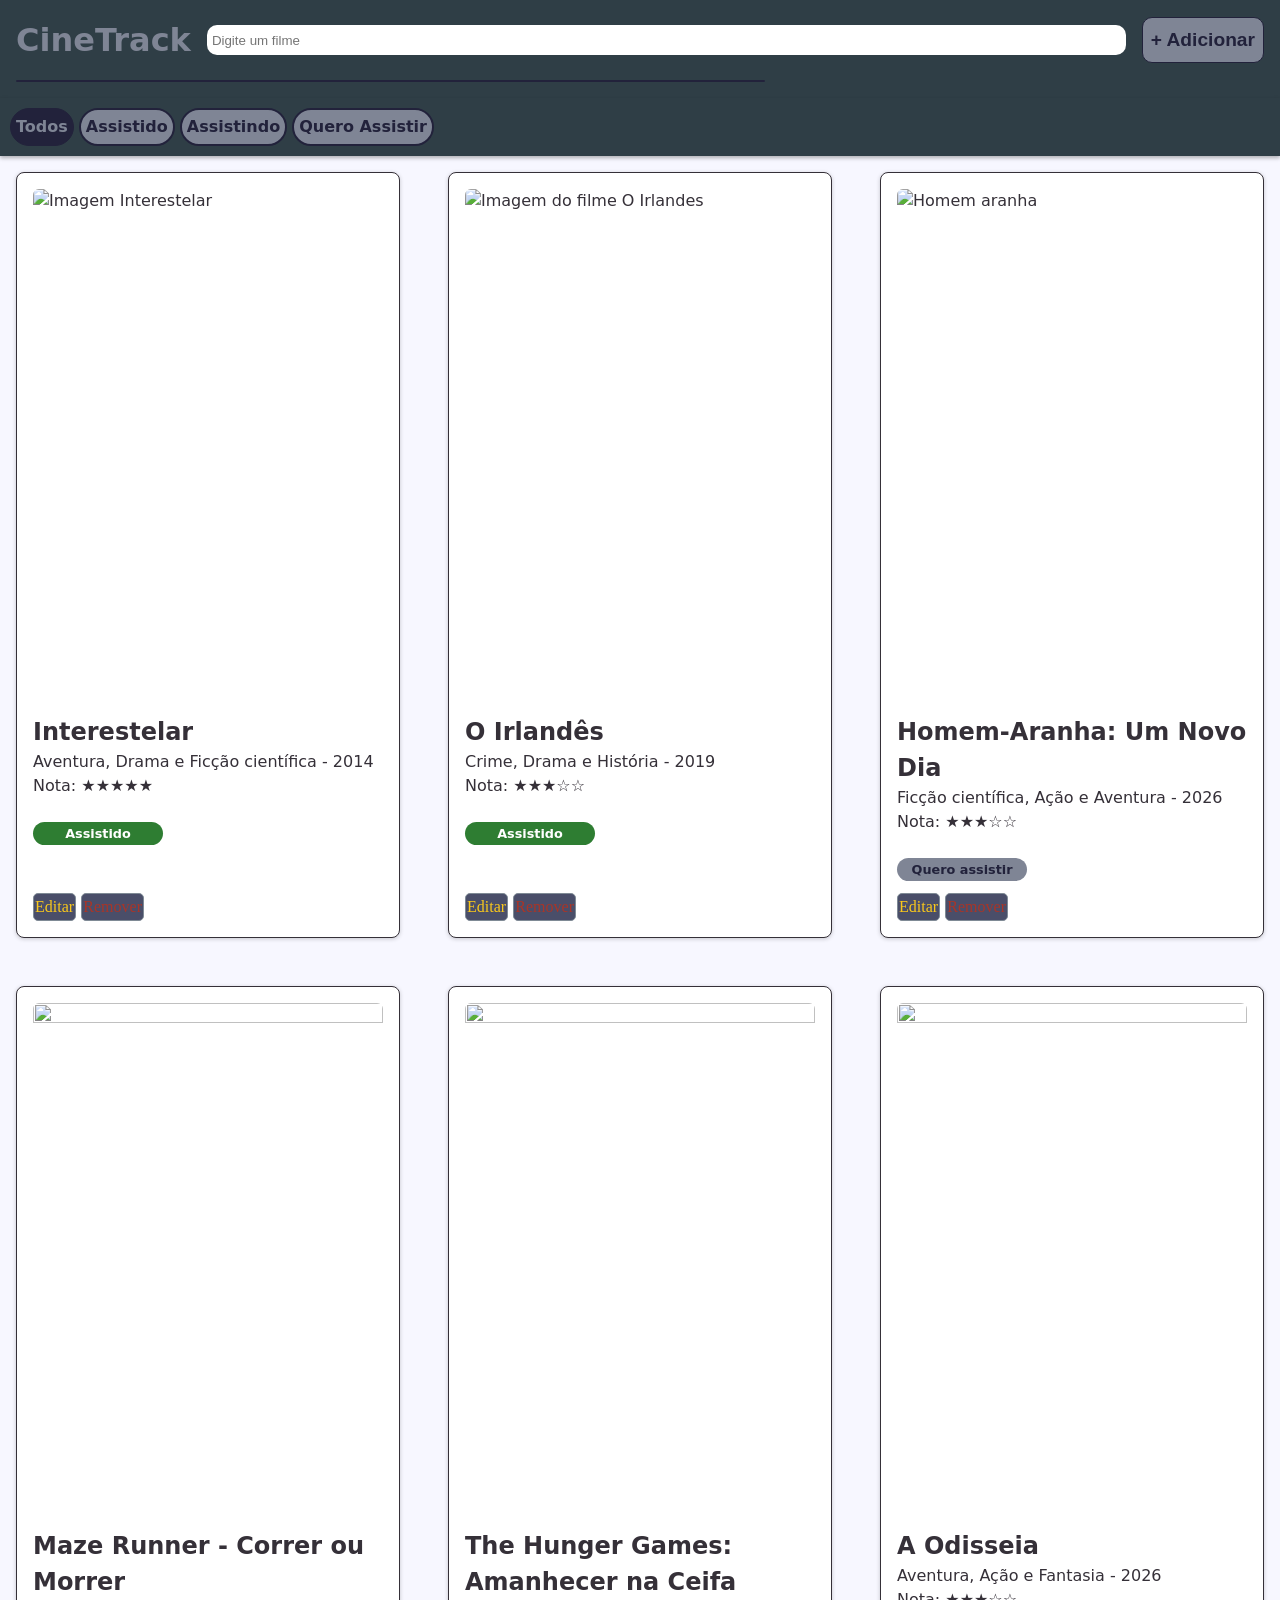
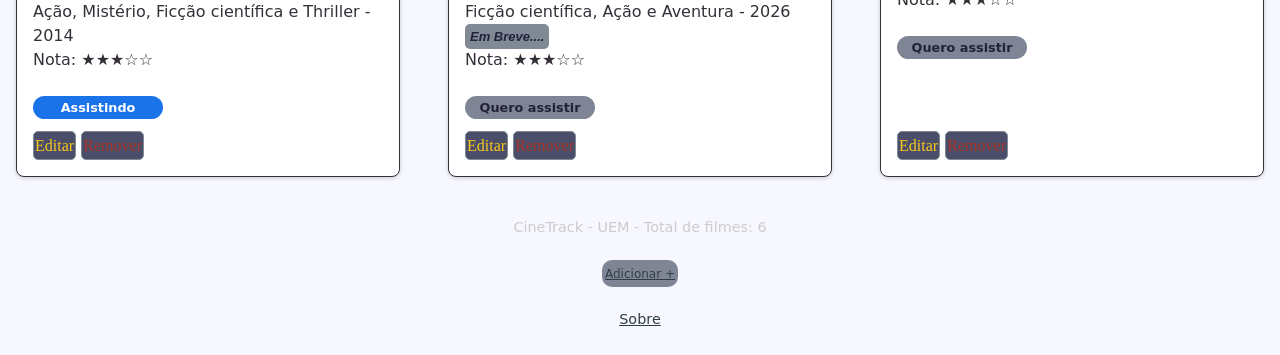
==== parte1/index.html @ 23b5a5ba "feat: pagina sobre" ====
<!DOCTYPE html>
<html lang="en">
<head>
    <meta charset="UTF-8">
    <meta name="viewport" content="width=device-width, initial-scale=1.0">
    <link rel="stylesheet" href="style.css">
    <title>CineTrack</title>
</head>


<body>

    <header>

        <h1>CineTrack</h1>
        <input type="search" aria-label="Bucar filmes" class="inputFilme" placeholder="Digite um filme">
        <button class="adicionar">+<span id="addLabel"> Adicionar</span></button>
        
        <div>
            <hr>
        </div>
    </header>

    <nav aria-label="Filtros de status" class="navegacao">
        <button class="ativo" id="todos">Todos</button>
        <button id="Assistido">Assistido</button>
        <button id="Assistindo">Assistindo</button>
        <button id="Quero">Quero Assistir</button>
    </nav>

<main class="corpo-principal">

    <section class="lista" id="lista" aria-live="polite">
        <article class="card">
            <img src="https://media.themoviedb.org/t/p/w600_and_h900_face/6ricSDD83BClJsFdGB6x7cM0MFQ.jpg" alt="Imagem Interestelar" width="300px" class="img">
            <h2>Interestelar</h2>
            <p>Aventura, Drama e Ficção científica - 2014</p>
            <p>
                Nota:
                <span class="nota nota-5">
                    &starf;
                    &starf;
                    &starf;
                    &starf;
                    &starf;
                </span>
            </p><br>

            <span class="status assistido">Assistido</span>
            <div class="acoes">
                <button id="Edit">Editar</button>
                <button id="Remove">Remover</button>
            </div>
        </article>

        <article class="card">
            <img src="https://media.themoviedb.org/t/p/w600_and_h900_face/bHJEn8O7eU42Xz2M2cENBsPFHWO.jpg" alt="Imagem do filme O Irlandes" width="300px">
            <h2>O Irlandês</h2>
            <p>Crime, Drama e História - 2019</p>
            <p>
                Nota:
                <span class="nota nota-3">
                    &starf;
                    &starf;
                    &starf;
                    &star;
                    &star;
                </span>
            </p><br>

            <span class="status assistido">Assistido</span>
            <div class="acoes">
                <button id="Edit">Editar</button>
                <button id="Remove">Remover</button>
            </div>
        </article>

        <article class="card">
            <img src="https://media.themoviedb.org/t/p/w600_and_h900_face/wZhxtK387ZLFQQ38l1Z3ELdszVa.jpg" alt="Homem aranha" width="300px">
            <h2>Homem-Aranha: Um Novo Dia </h2>
            <p>Ficção científica, Ação e Aventura - 2026</p>
            <p>
                Nota:
                <span class="nota nota-3">
                    &starf;
                    &starf;
                    &starf;
                    &star;
                    &star;
                </span>
            </p><br>
            <span class="status quero">Quero assistir</span>
            <div class="acoes">
                <button id="Edit">Editar</button>
                <button id="Remove">Remover</button>
            </div>
        </article>

        <article class="card">
            <img src="https://www.themoviedb.org/t/p/w1280/orOyVAUxVN1ncz2EcrMDcTd25e8.jpg" width="300px">
            <h2>Maze Runner - Correr ou Morrer </h2>
            <p>Ação, Mistério, Ficção científica e Thriller
             - 2014</p>
            <p>
                Nota:
                <span class="nota nota-3">
                    &starf;
                    &starf;
                    &starf;
                    &star;
                    &star;
                </span>
            </p><br>
            <span class="status assistindo">Assistindo</span>
            <div class="acoes">
                <button id="Edit">Editar</button>
                <button id="Remove">Remover</button>
            </div>
        </article>
        <article class="card">
            <img src="https://www.themoviedb.org/t/p/w1280/4e2iw4WmfoBK49K9Hy9ATxBzCv6.jpg" width="300px">
            <h2>The Hunger Games: Amanhecer na Ceifa </h2>
            <p>Ficção científica, Ação e Aventura - 2026 <span class="emBreve">Em Breve....</span></p>
            <p>
                Nota:
                <span class="nota nota-3">
                    &starf;
                    &starf;
                    &starf;
                    &star;
                    &star;
                </span>
            </p><br>
            <span class="status quero">Quero assistir</span>
            <div class="acoes">
                <button id="Edit">Editar</button>
                <button id="Remove">Remover</button>
            </div>
        </article>
        <article class="card">
            <img src="https://www.themoviedb.org/t/p/w1280/gppJfoJbJRwjJmMKUTDeNfbrSg8.jpg" width="300px">
            <h2>A Odisseia </h2>
            <p>Aventura, Ação e Fantasia - 2026</p>
            <p>
                Nota:
                <span class="nota nota-3">
                    &starf;
                    &starf;
                    &starf;
                    &star;
                    &star;
                </span>
            </p><br>
            <span class="status quero">Quero assistir</span>
            <div class="acoes">
                <button id="Edit">Editar</button>
                <button id="Remove">Remover</button>
            </div>
        </article>
    </section>

</main>
    <footer>
        <span class="rodape">
            <small>CineTrack - UEM </small>
        </span>
        <br>
        <span class="adicionarFilme">
            <a href="adicionar.html" class="addFooter" id="addFooter">
               <small> Adicionar + </small>
            </a>
        </span>
        <br>
        <a href="sobre.html" class="addFooter">Sobre</a>

    </footer>

    <div id="modal" hidden>
        <div class="modal-conteudo">
            <h2>Adicionar Filme</h2>
            <form id="form-filme" action="/filmes" method="post">
                <label for="titulo"> Titulo</label><br>
                    <input type="text" id="titulo" name="titulo" required >
                    <br><br>

                <label for="ano">Ano</label><br>
                    <input type="number" id="ano" name="ano" min="1888" max="2030" required>
                    <br><br>

                <label for="genero">Gênero</label><br>
                    <input type="text" id="genero" name="genero" required>
                    <br><br>

                <label for="urlPoster">URL do pôster</label><br>
                    <input type="url" title="urlPoster" id="urlPoster" name="urlPoster" placeholder="...">
                    <br><br>

                    <label for="status">Status</label><br>
                    <select name="status" id="status" required >

                        <option value="queroAssistir">Quero assistir</option>
                        <option value="assistido">Assistido</option>
                    </select><br><br>

                <label for="nota">Nota (1 a 5)</label><br>
                    <input type="number" name="nota" id="nota" min="0" max="5">
                    <br><br>

                <label for="comentario">Comentário</label><br>
                <textarea name="comentario" id="comentario" rows="4" cols="50"></textarea><br><br>
            </form>

            <button type="button" id="can">Cancelar</button>
            <button type="submit" id="Salvar">Salvar</button>
        </div>
    </div>

    <script src="app.js"></script>
</body>

</html>
---- parte1/style.css ----
:root{
    --cor-primaria: #4a4e69;
    --cor-cabecalho: #2f3e46;
    --cor-escura: #22223b;
    --cor-clara: #7f8595;
    --cor-media: #7f8a95;
    --cor-alerta: #a93528;
    --cor-link: #3bd1fa;
    --cor-clara-fundo: #ffffff;
    --cor-sucesso: #2e7d32;
    --cor-processo: #1a73e8;
    --raio: 8px;
    --espaco: 16px;
    --cor-fundo: #f7f7ff;
    --cor-texto: #353038;
}
@media(prefers-color-scheme: dark){
    :root{
        --cor-fundo: #353038; --cor-texto:#7f8a95;
    }
}

* { box-sizing: border-box;
margin: 0; padding: 0; }

html { font-size: 16px; }

body {
    background: var(--cor-fundo);
    font-family: system-ui, sans-serif;
    color: var(--cor-texto);
    line-height: 1.5;
}

button {
    font: inherit;
    cursor: pointer;
    transition: background-color 150ms ease, color 150ms ease, transform 150ms ease;
}
button:focus-visible{
    outline: 3px solid var(--cor-primaria);
    outline-offset: 2px;
}

header{
    display: flex;
    gap: 16px;
    align-items: center;
    background-color: var(--cor-cabecalho);
    padding: 1rem;
    justify-content: space-between;
    color: var(--cor-clara-fundo);
    flex-wrap: wrap;
    div {
        flex-basis: 100%;
        width: 100%;
        display: flex;
    }
    div hr{
        border: none;
        width: 60%;
        height: 2px;
        background-color: var(--cor-escura);
        margin-bottom: 10px 0;
        border-radius: 10px;
    }
    h1{
        color: var(--cor-clara);
        flex: 0 0 auto;
    }
    input{
        padding: 5px;
        flex: auto;
        height: 30px;
        border-radius: 10px;
        border: floralwhite;
    }
    button{
        background-color: var(--cor-clara);
        flex: 0 0 auto;
        padding: 8px;
        font-family: Arial;
        color: var(--cor-escura);
        border-radius: 10px;
        border: 1px solid var(--cor-escura);
        font-weight: bold;
        font-size: clamp(1rem, 1rem + 2.5vw, 1.2rem);
    }
}
header button:hover{
    background-color: var(--cor-media);
}

nav{
    display: flex;
    gap: 5px;
    padding: 10px;
    background: var(--cor-cabecalho);
    border: none;
    box-shadow: 0 2px 4px rgba(0,0,0,0.3);
    button{
        padding: 5px;
        border-radius: 30px;
        color: var(--cor-escura);
        background-color: var(--cor-clara);
        border: 2px solid var(--cor-escura);
        font-weight: bold;
    }

}
nav button:hover{
    background-color: var(--cor-escura);
    color: var(--cor-clara-fundo);
}
.ativo{
    background-color: var(--cor-escura);
    color: var(--cor-clara);
    border: 1px solid var(--cor-escura);
}

#lista{
    display: grid;
    grid-template-columns: repeat(auto-fill, minmax(200px, 1fr));
    gap: 16px;
}
@media (min-width: 1024px){
    #lista{
        grid-template-columns: 1fr 1fr 1fr;
    }
}

.card  {
    display: flex;
    background: var(--cor-clara-fundo);
    color: var(--cor-texto);
    padding: var(--espaco);
    border-radius: var(--raio);
    border-top: 4px solid var(--cor-primaria);
    border: 1px solid var(--cor-texto);
    margin: 1rem;
    box-shadow: 0 1px 4px rgba(0,0,0,0.2);
    flex-direction: column;
    transition: background-color 0.3s ease;
    box-sizing: border-box;

    #Edit{
        background: var(--cor-primaria);
        border: 1px solid var(--cor-media);
        padding: 0.3%;
        border-radius: 5px;
        color: #FAC81B;
        font-family: Roboto Mono;
    }
    #Remove{
        color: var(--cor-alerta);
        background: var(--cor-primaria);
        border: 1px solid var(--cor-media);
        padding: 0.3%;
        border-radius: 5px;
        font-family: Roboto Mono;
    }

}
.card img{
    width: 100%;
    aspect-ratio: 2 / 3;
    object-fit: cover;
    border-radius: 6px;
}
.card #Edit:hover{
    background: var(--cor-cabecalho);
}
.card #Remove:hover{
    background: var(--cor-alerta);
    color: var(--cor-clara-fundo);
}

.acoes {
    margin-top: auto;
}

.status{
    display: inline-block;
    align-self: flex-start;
    width: 130px;
    text-align: center;
    padding: 2px 10px;
    margin-bottom: 12px;
    border-radius: 20px;
    font-size: 0.8rem;
    font-weight: bold;
    color: var(--cor-clara-fundo);
}
.status.assistido{
    background-color: var(--cor-sucesso);
}
.status.assistindo{
    background-color: var(--cor-processo);
}
.status.quero{
    background-color: var(--cor-clara);
    color: var(--cor-escura);
}

.emBreve{
    background-color: var(--cor-media);
    border-radius: 5px;
    padding: 5px;
    font-family: Arial;
    font-style: italic;
    font-size: small;
    font-weight: bold;
    color: var(--cor-escura);
}

@media(max-width: 500px){
    #addLabel{
        display: none;
    }
}

footer {
    display: flex;
    flex-direction: column;
    align-items: center;
    justify-content: center;
    padding-top: 1%;
    color: #ccc;
    padding: 1.5rem;
    text-align: center;
    font-size: 0.9rem;

    .adicionarFilme{
        background-color: var(--cor-clara);
        padding: 3px;
        border-radius: 10px;
    }

}
.addFooter{
    color: var(--cor-cabecalho);
}
.Voltar{
    color: var(--cor-link);
}

#modal{
    position: fixed;
    inset: 0;
    background: rgba(0,0,0,0.5);
    display: flex;
    align-items: center;
    justify-content: center;
    z-index: 50;
}
.modal-conteudo{
    background: var(--cor-clara-fundo);
    padding: 24px;
    border-radius: 12px;
    width: 100%;
    max-width: 420px;
    max-height: 90vh;
    overflow: auto;
    animation: aparecer 200ms ease;
}
#modal[hidden]{display: none;}
@keyframes aparecer {
    from{
        opacity: 0;
        transform: translateY(8px);
    }
    to{
        opacity: 1;
        transform: translateY(0);
    }
}
#modal label{
    font-weight: bold;
}
#modal input,
#modal select,
#modal textarea{
    width: 100%;
    padding: 6px;
    border: 1px solid var(--cor-media);
    border-radius: var(--raio);
}
.modal-conteudo button{
    margin-top: 12px;
    margin-right: 8px;
}
#modal #can{
    padding: 3px;
    color: var(--cor-alerta);
    background: var(--cor-texto);
    border-radius: 5px;
    border: 1px solid var(--cor-primaria);
}
#modal #can:hover{
    background: var(--cor-alerta);
    color: var(--cor-clara-fundo);
}
#modal #Salvar{
    padding: 3px;
    border-radius: 5px;
    color: chartreuse;
    background: var(--cor-texto);
    border: 1px solid var(--cor-primaria);
}
#modal #Salvar:hover{
    background: var(--cor-sucesso);
    color: var(--cor-clara-fundo);
}

figure{
    margin: 2em 0;
}
figure img{
    width: 100%;
    max-width: 500px;
    border-radius: var(--raio);
    border: 1px solid var(--cor-texto);
}
figcaption{
    margin-top: 8px;
    font-size: 0.9rem;
    color: var(--cor-texto);
}

.bodyAdd{
    margin: 2em;
    background: var(--cor-fundo);
    color: var(--cor-texto);
    input{
        width: 250px;

    }

    #can{
        padding: 3px;
        color: var(--cor-alerta);
        background: var(--cor-texto);
        border-radius: 5px;
        border: 1px solid var(--cor-primaria);
    }
    #Salvar{
        padding: 3px;
        border-radius: 5px;
        color: chartreuse;
        background: var(--cor-texto);
        border: 1px solid var(--cor-primaria);
    }

}
.bodyAdd #can:hover{
    background: var(--cor-alerta);
    color: var(--cor-clara-fundo);
}
.bodyAdd #Salvar:hover{
    background: var(--cor-sucesso);
    color: var(--cor-clara-fundo);
}
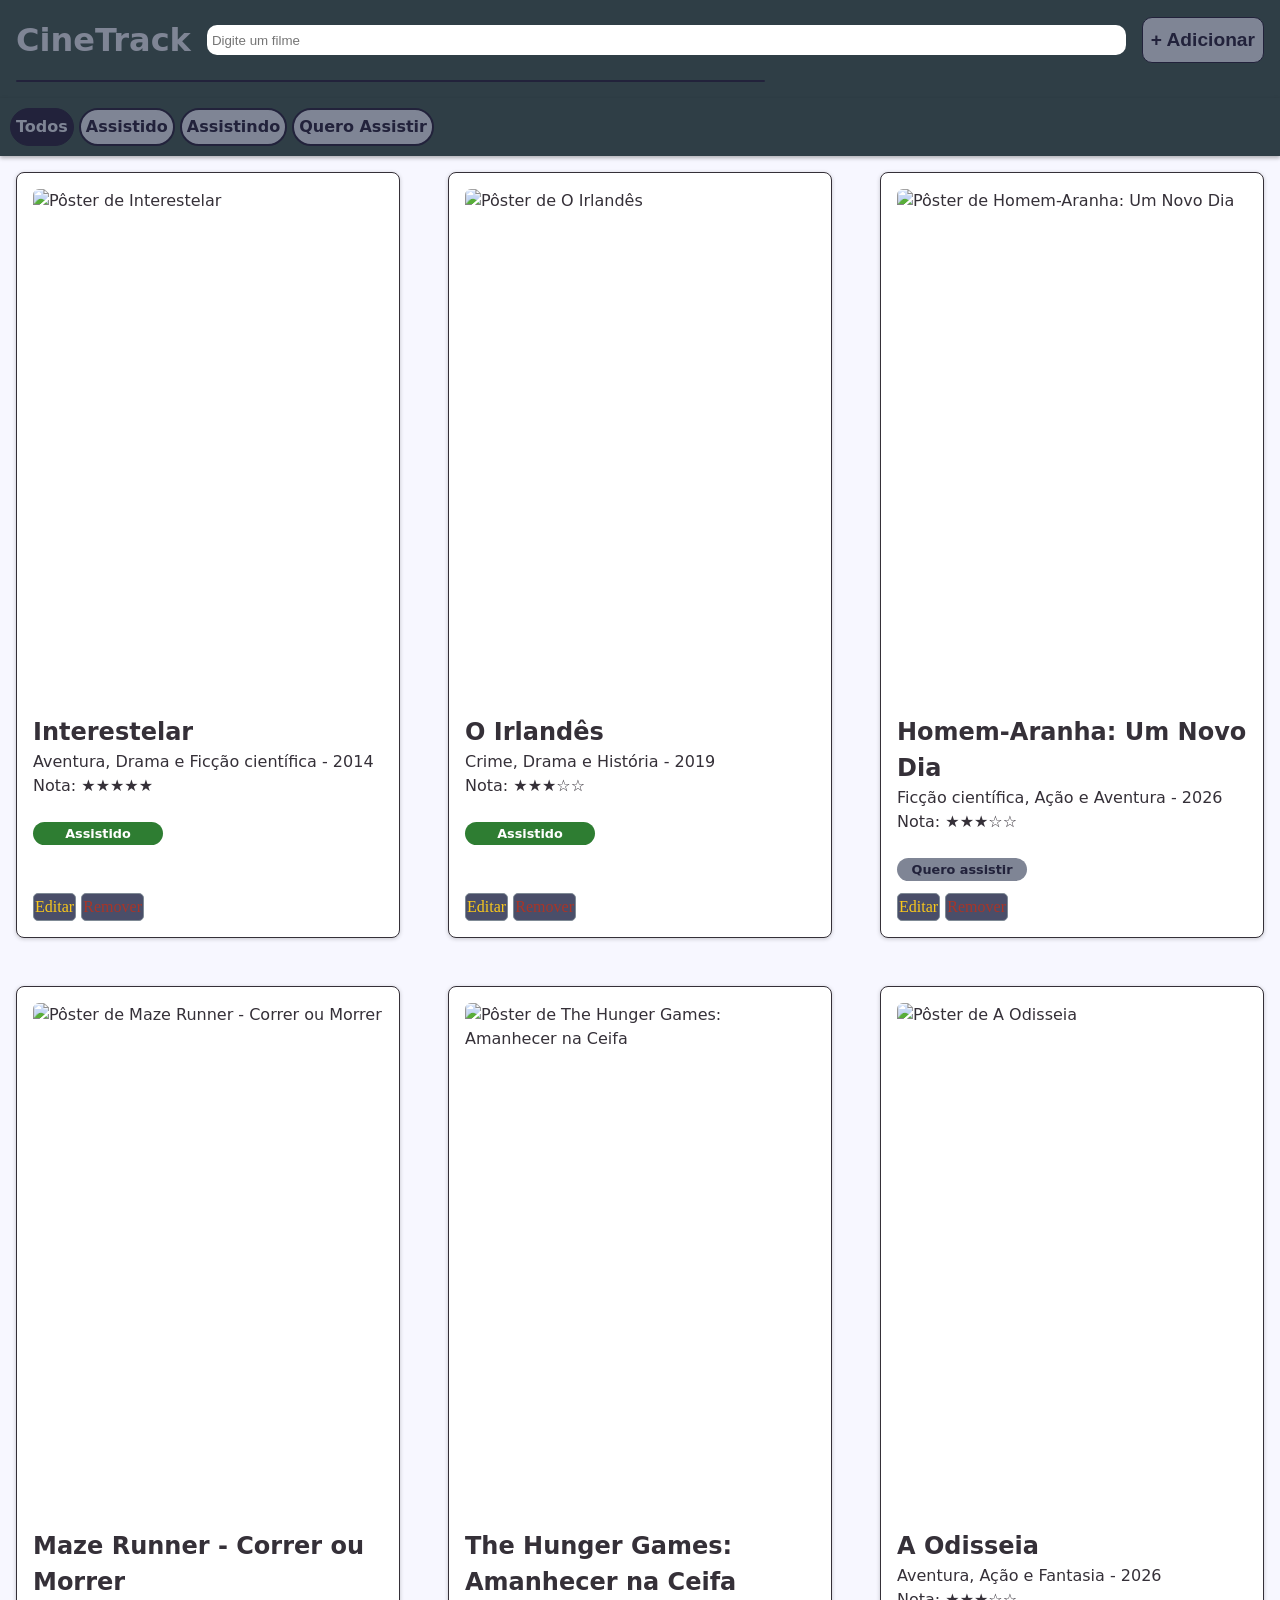
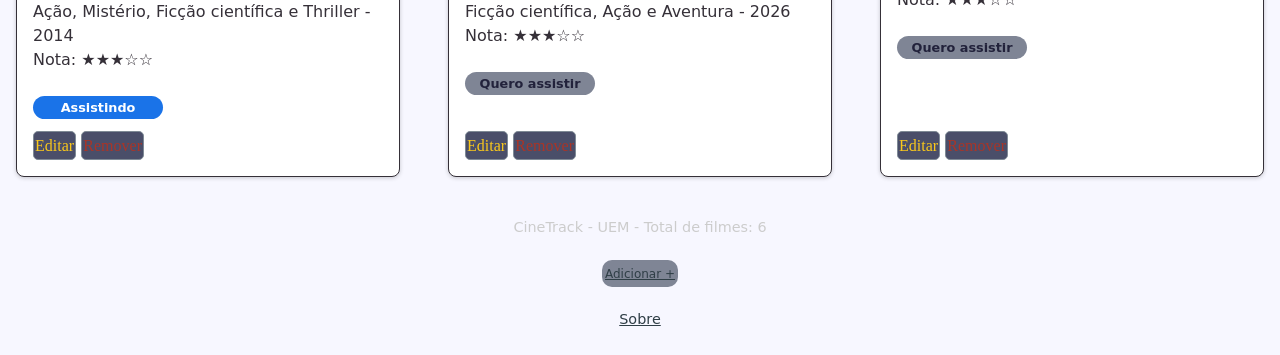
==== commit 1bab23c1: "feat: render da lista" ====
--- a/parte1/index.html
+++ b/parte1/index.html
@@ -31,132 +31,6 @@
 <main class="corpo-principal">
 
     <section class="lista" id="lista" aria-live="polite">
-        <article class="card">
-            <img src="https://media.themoviedb.org/t/p/w600_and_h900_face/6ricSDD83BClJsFdGB6x7cM0MFQ.jpg" alt="Imagem Interestelar" width="300px" class="img">
-            <h2>Interestelar</h2>
-            <p>Aventura, Drama e Ficção científica - 2014</p>
-            <p>
-                Nota:
-                <span class="nota nota-5">
-                    &starf;
-                    &starf;
-                    &starf;
-                    &starf;
-                    &starf;
-                </span>
-            </p><br>
-
-            <span class="status assistido">Assistido</span>
-            <div class="acoes">
-                <button id="Edit">Editar</button>
-                <button id="Remove">Remover</button>
-            </div>
-        </article>
-
-        <article class="card">
-            <img src="https://media.themoviedb.org/t/p/w600_and_h900_face/bHJEn8O7eU42Xz2M2cENBsPFHWO.jpg" alt="Imagem do filme O Irlandes" width="300px">
-            <h2>O Irlandês</h2>
-            <p>Crime, Drama e História - 2019</p>
-            <p>
-                Nota:
-                <span class="nota nota-3">
-                    &starf;
-                    &starf;
-                    &starf;
-                    &star;
-                    &star;
-                </span>
-            </p><br>
-
-            <span class="status assistido">Assistido</span>
-            <div class="acoes">
-                <button id="Edit">Editar</button>
-                <button id="Remove">Remover</button>
-            </div>
-        </article>
-
-        <article class="card">
-            <img src="https://media.themoviedb.org/t/p/w600_and_h900_face/wZhxtK387ZLFQQ38l1Z3ELdszVa.jpg" alt="Homem aranha" width="300px">
-            <h2>Homem-Aranha: Um Novo Dia </h2>
-            <p>Ficção científica, Ação e Aventura - 2026</p>
-            <p>
-                Nota:
-                <span class="nota nota-3">
-                    &starf;
-                    &starf;
-                    &starf;
-                    &star;
-                    &star;
-                </span>
-            </p><br>
-            <span class="status quero">Quero assistir</span>
-            <div class="acoes">
-                <button id="Edit">Editar</button>
-                <button id="Remove">Remover</button>
-            </div>
-        </article>
-
-        <article class="card">
-            <img src="https://www.themoviedb.org/t/p/w1280/orOyVAUxVN1ncz2EcrMDcTd25e8.jpg" width="300px">
-            <h2>Maze Runner - Correr ou Morrer </h2>
-            <p>Ação, Mistério, Ficção científica e Thriller
-             - 2014</p>
-            <p>
-                Nota:
-                <span class="nota nota-3">
-                    &starf;
-                    &starf;
-                    &starf;
-                    &star;
-                    &star;
-                </span>
-            </p><br>
-            <span class="status assistindo">Assistindo</span>
-            <div class="acoes">
-                <button id="Edit">Editar</button>
-                <button id="Remove">Remover</button>
-            </div>
-        </article>
-        <article class="card">
-            <img src="https://www.themoviedb.org/t/p/w1280/4e2iw4WmfoBK49K9Hy9ATxBzCv6.jpg" width="300px">
-            <h2>The Hunger Games: Amanhecer na Ceifa </h2>
-            <p>Ficção científica, Ação e Aventura - 2026 <span class="emBreve">Em Breve....</span></p>
-            <p>
-                Nota:
-                <span class="nota nota-3">
-                    &starf;
-                    &starf;
-                    &starf;
-                    &star;
-                    &star;
-                </span>
-            </p><br>
-            <span class="status quero">Quero assistir</span>
-            <div class="acoes">
-                <button id="Edit">Editar</button>
-                <button id="Remove">Remover</button>
-            </div>
-        </article>
-        <article class="card">
-            <img src="https://www.themoviedb.org/t/p/w1280/gppJfoJbJRwjJmMKUTDeNfbrSg8.jpg" width="300px">
-            <h2>A Odisseia </h2>
-            <p>Aventura, Ação e Fantasia - 2026</p>
-            <p>
-                Nota:
-                <span class="nota nota-3">
-                    &starf;
-                    &starf;
-                    &starf;
-                    &star;
-                    &star;
-                </span>
-            </p><br>
-            <span class="status quero">Quero assistir</span>
-            <div class="acoes">
-                <button id="Edit">Editar</button>
-                <button id="Remove">Remover</button>
-            </div>
-        </article>
     </section>
 
 </main>
--- a/parte1/style.css
+++ b/parte1/style.css
@@ -331,10 +331,6 @@
     margin: 2em;
     background: var(--cor-fundo);
     color: var(--cor-texto);
-    input{
-        width: 250px;
-
-    }
 
     #can{
         padding: 3px;
@@ -346,11 +342,41 @@
     #Salvar{
         padding: 3px;
         border-radius: 5px;
-        color: chartreuse;
-        background: var(--cor-texto);
+        background: var(--cor-primaria);
+        color: var(--cor-clara-fundo);
         border: 1px solid var(--cor-primaria);
     }
 
+}
+.bodyAdd #form-filme{
+    max-width: 480px;
+    margin: 2em auto;
+    background: var(--cor-clara-fundo);
+    padding: 24px;
+    border-radius: var(--raio);
+    box-shadow: 0 1px 4px rgba(0,0,0,0.2);
+}
+.bodyAdd .campo{
+    display: flex;
+    flex-direction: column;
+    gap: 4px;
+}
+.bodyAdd .campo label{
+    font-weight: bold;
+}
+.bodyAdd input,
+.bodyAdd select,
+.bodyAdd textarea{
+    width: 100%;
+    padding: 6px;
+    border: 1px solid var(--cor-media);
+    border-radius: var(--raio);
+    font: inherit;
+}
+.bodyAdd .acoes-formulario{
+    display: flex;
+    justify-content: flex-end;
+    gap: 8px;
 }
 .bodyAdd #can:hover{
     background: var(--cor-alerta);
@@ -360,3 +386,21 @@
     background: var(--cor-sucesso);
     color: var(--cor-clara-fundo);
 }
+
+@media print{
+    :root{
+        --cor-fundo: #ffffff;
+        --cor-texto: #000000;
+    }
+    .inputFilme,
+    .adicionar,
+    nav,
+    .acoes,
+    footer{
+        display: none;
+    }
+    .card{
+        box-shadow: none;
+        break-inside: avoid;
+    }
+}
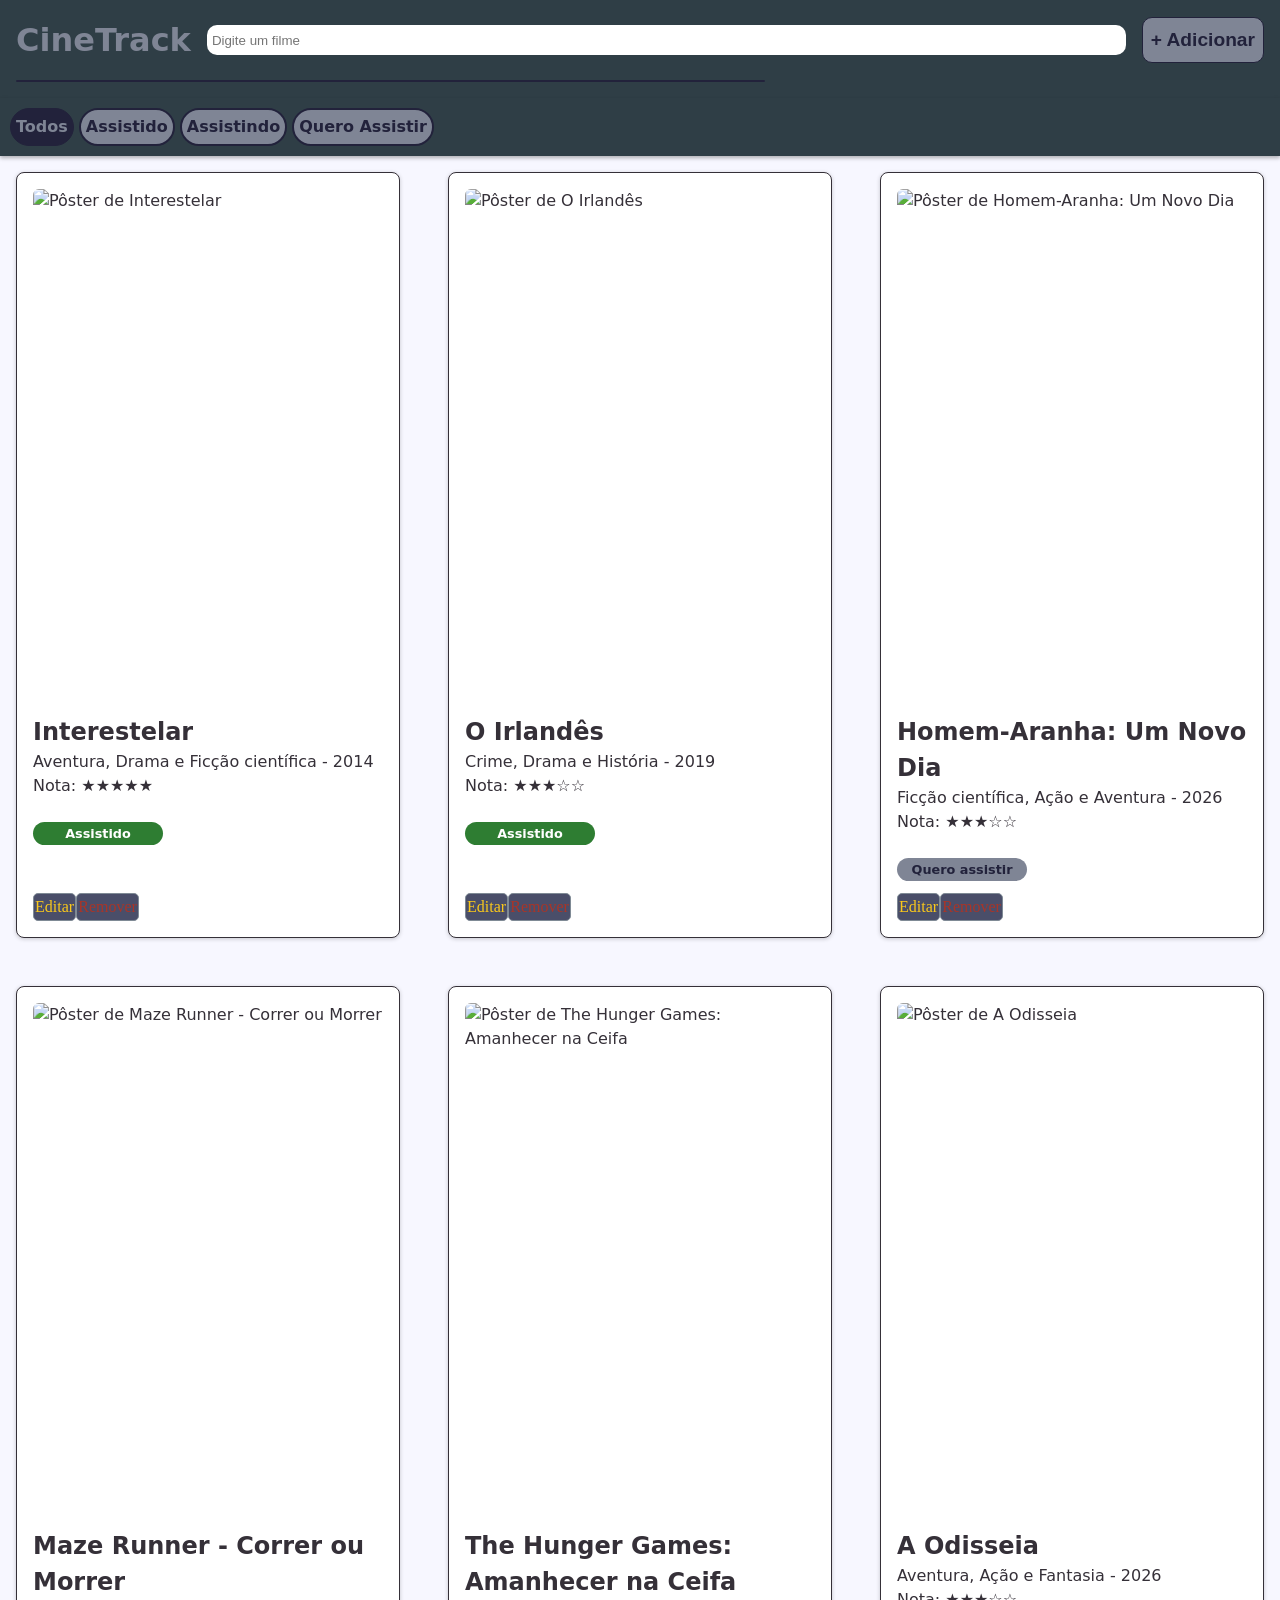
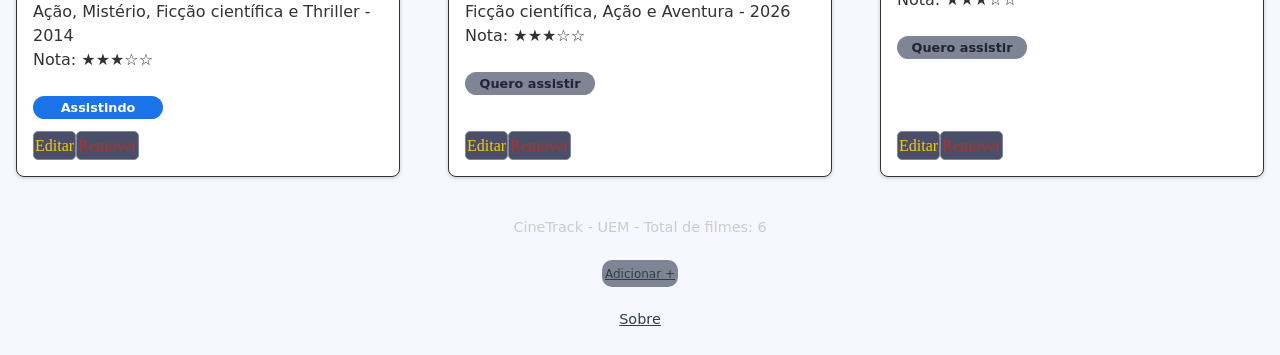
==== commit 7d89ab1f: "feat: adicionar e editar filme" ====
--- a/parte1/index.html
+++ b/parte1/index.html
@@ -22,10 +22,10 @@
     </header>
 
     <nav aria-label="Filtros de status" class="navegacao">
-        <button class="ativo" id="todos">Todos</button>
-        <button id="Assistido">Assistido</button>
-        <button id="Assistindo">Assistindo</button>
-        <button id="Quero">Quero Assistir</button>
+        <button class="ativo" id="todos" data-status="todos">Todos</button>
+        <button id="Assistido" data-status="assistido">Assistido</button>
+        <button id="Assistindo" data-status="assistindo">Assistindo</button>
+        <button id="Quero" data-status="quero">Quero Assistir</button>
     </nav>
 
 <main class="corpo-principal">
@@ -49,7 +49,7 @@
 
     </footer>
 
-    <div id="modal" hidden>
+    <div id="modal" class="modal" hidden >
         <div class="modal-conteudo">
             <h2>Adicionar Filme</h2>
             <form id="form-filme" action="/filmes" method="post">
@@ -66,13 +66,14 @@
                     <br><br>
 
                 <label for="urlPoster">URL do pôster</label><br>
-                    <input type="url" title="urlPoster" id="urlPoster" name="urlPoster" placeholder="...">
+                    <input type="url" title="urlPoster" id="urlPoster" name="poster" placeholder="...">
                     <br><br>
 
                     <label for="status">Status</label><br>
                     <select name="status" id="status" required >
 
-                        <option value="queroAssistir">Quero assistir</option>
+                        <option value="quero">Quero assistir</option>
+                        <option value="assistindo">Assistindo</option>
                         <option value="assistido">Assistido</option>
                     </select><br><br>
 
@@ -82,10 +83,9 @@
 
                 <label for="comentario">Comentário</label><br>
                 <textarea name="comentario" id="comentario" rows="4" cols="50"></textarea><br><br>
+                <button type="button" id="can" class="btn-cancelar">Cancelar</button>
+                <button type="submit" id="Salvar" class="btn-salvar">Salvar</button>
             </form>
-
-            <button type="button" id="can">Cancelar</button>
-            <button type="submit" id="Salvar">Salvar</button>
         </div>
     </div>
 
--- a/parte1/style.css
+++ b/parte1/style.css
@@ -143,7 +143,7 @@
     transition: background-color 0.3s ease;
     box-sizing: border-box;
 
-    #Edit{
+    .btn-editar{
         background: var(--cor-primaria);
         border: 1px solid var(--cor-media);
         padding: 0.3%;
@@ -151,7 +151,7 @@
         color: #FAC81B;
         font-family: Roboto Mono;
     }
-    #Remove{
+    .btn-remover{
         color: var(--cor-alerta);
         background: var(--cor-primaria);
         border: 1px solid var(--cor-media);
@@ -167,10 +167,10 @@
     object-fit: cover;
     border-radius: 6px;
 }
-.card #Edit:hover{
+.card .btn-editar:hover{
     background: var(--cor-cabecalho);
 }
-.card #Remove:hover{
+.card .btn-remover:hover{
     background: var(--cor-alerta);
     color: var(--cor-clara-fundo);
 }
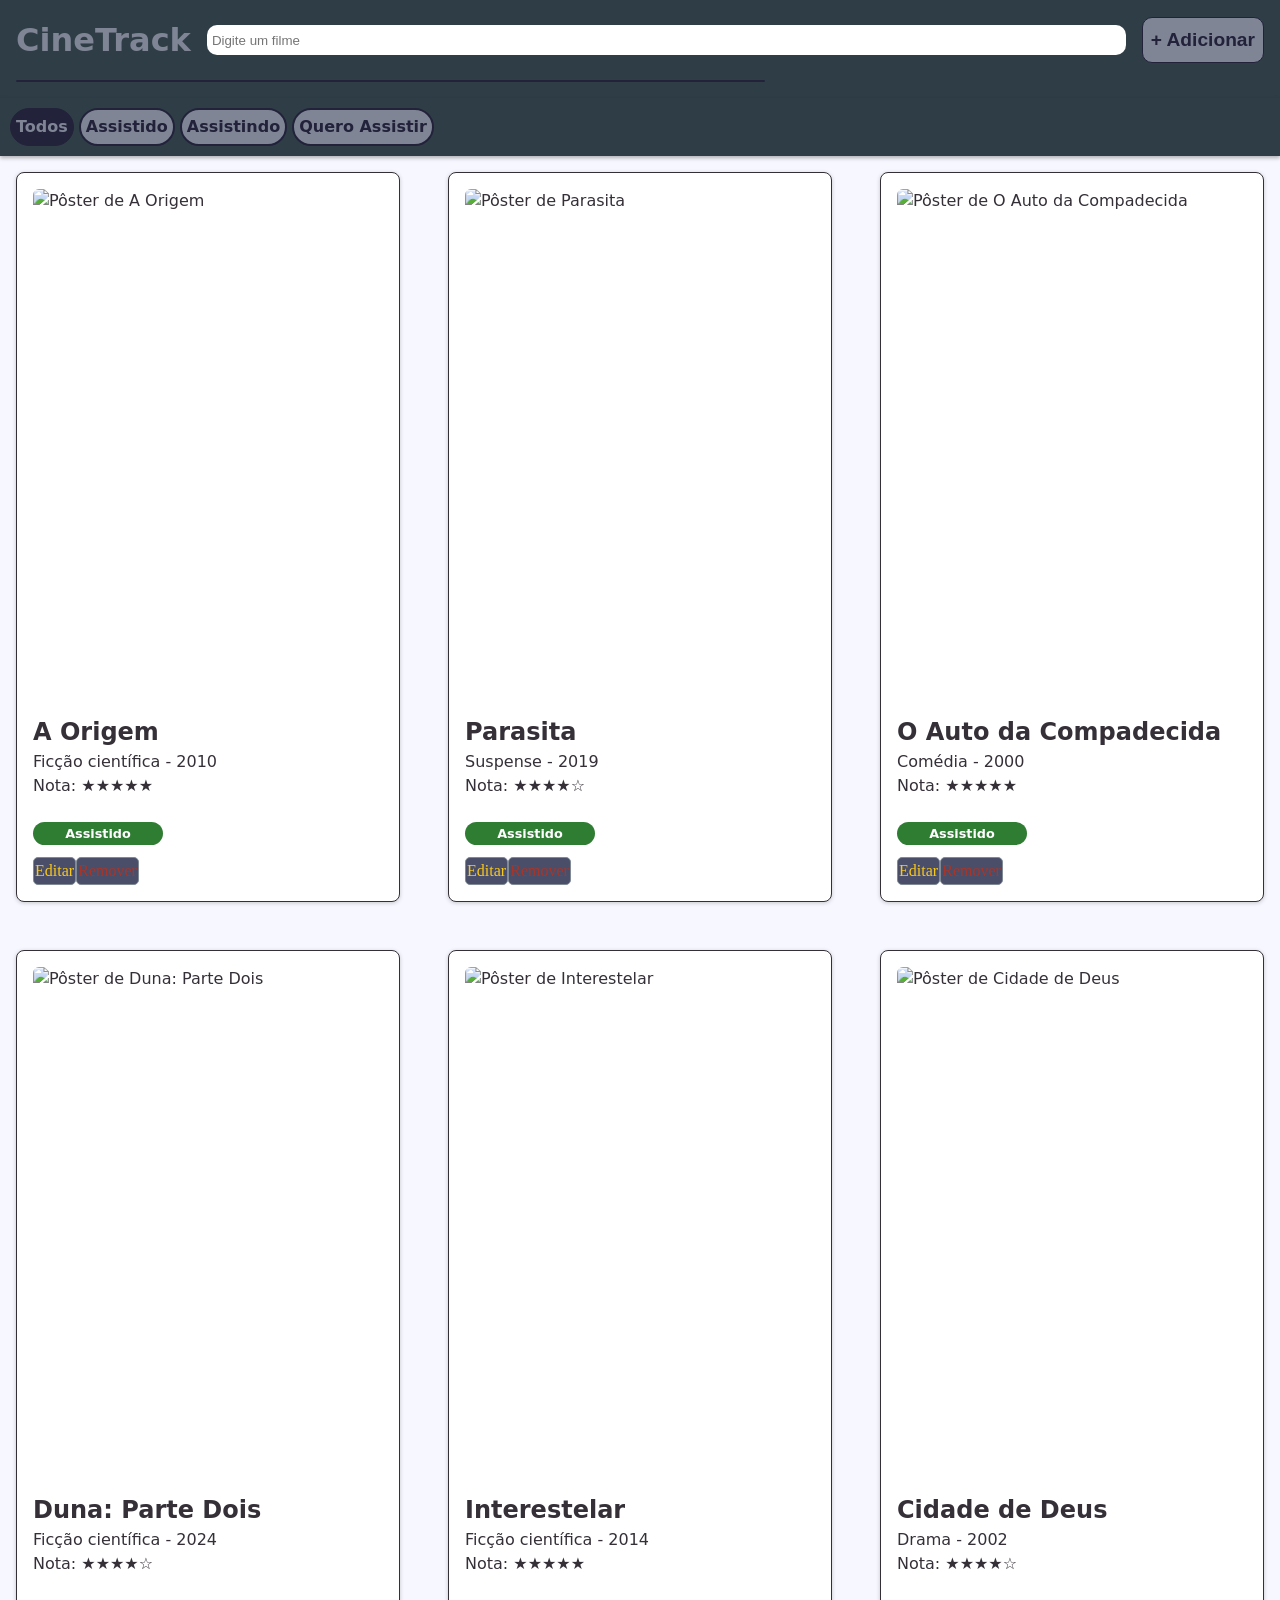
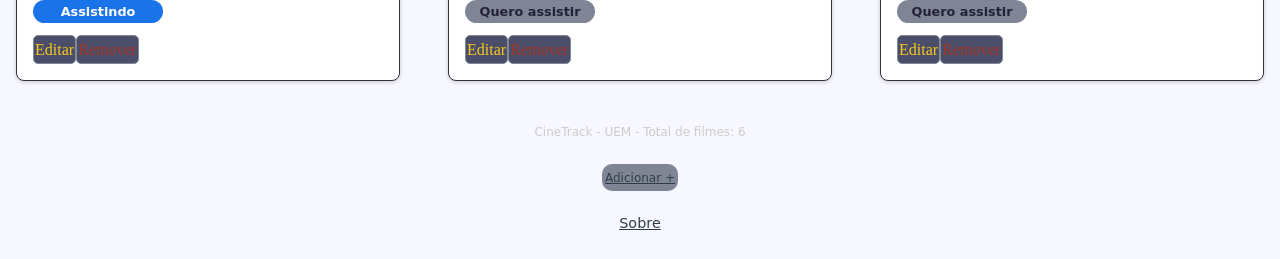
==== commit 7d541ff5: "fix: erros do formulario exibidos no modal" ====
--- a/parte1/index.html
+++ b/parte1/index.html
@@ -78,11 +78,13 @@
                     </select><br><br>
 
                 <label for="nota">Nota (1 a 5)</label><br>
-                    <input type="number" name="nota" id="nota" min="0" max="5">
+                    <input type="number" name="nota" id="nota" min="1" max="5" required>
                     <br><br>
 
                 <label for="comentario">Comentário</label><br>
                 <textarea name="comentario" id="comentario" rows="4" cols="50"></textarea><br><br>
+                <p id="erros-form" aria-live="polite"></p>
+
                 <button type="button" id="can" class="btn-cancelar">Cancelar</button>
                 <button type="submit" id="Salvar" class="btn-salvar">Salvar</button>
             </form>
--- a/parte1/style.css
+++ b/parte1/style.css
@@ -289,6 +289,10 @@
     margin-top: 12px;
     margin-right: 8px;
 }
+#erros-form{
+    color: var(--cor-alerta);
+    white-space: pre-line;
+}
 #modal #can{
     padding: 3px;
     color: var(--cor-alerta);
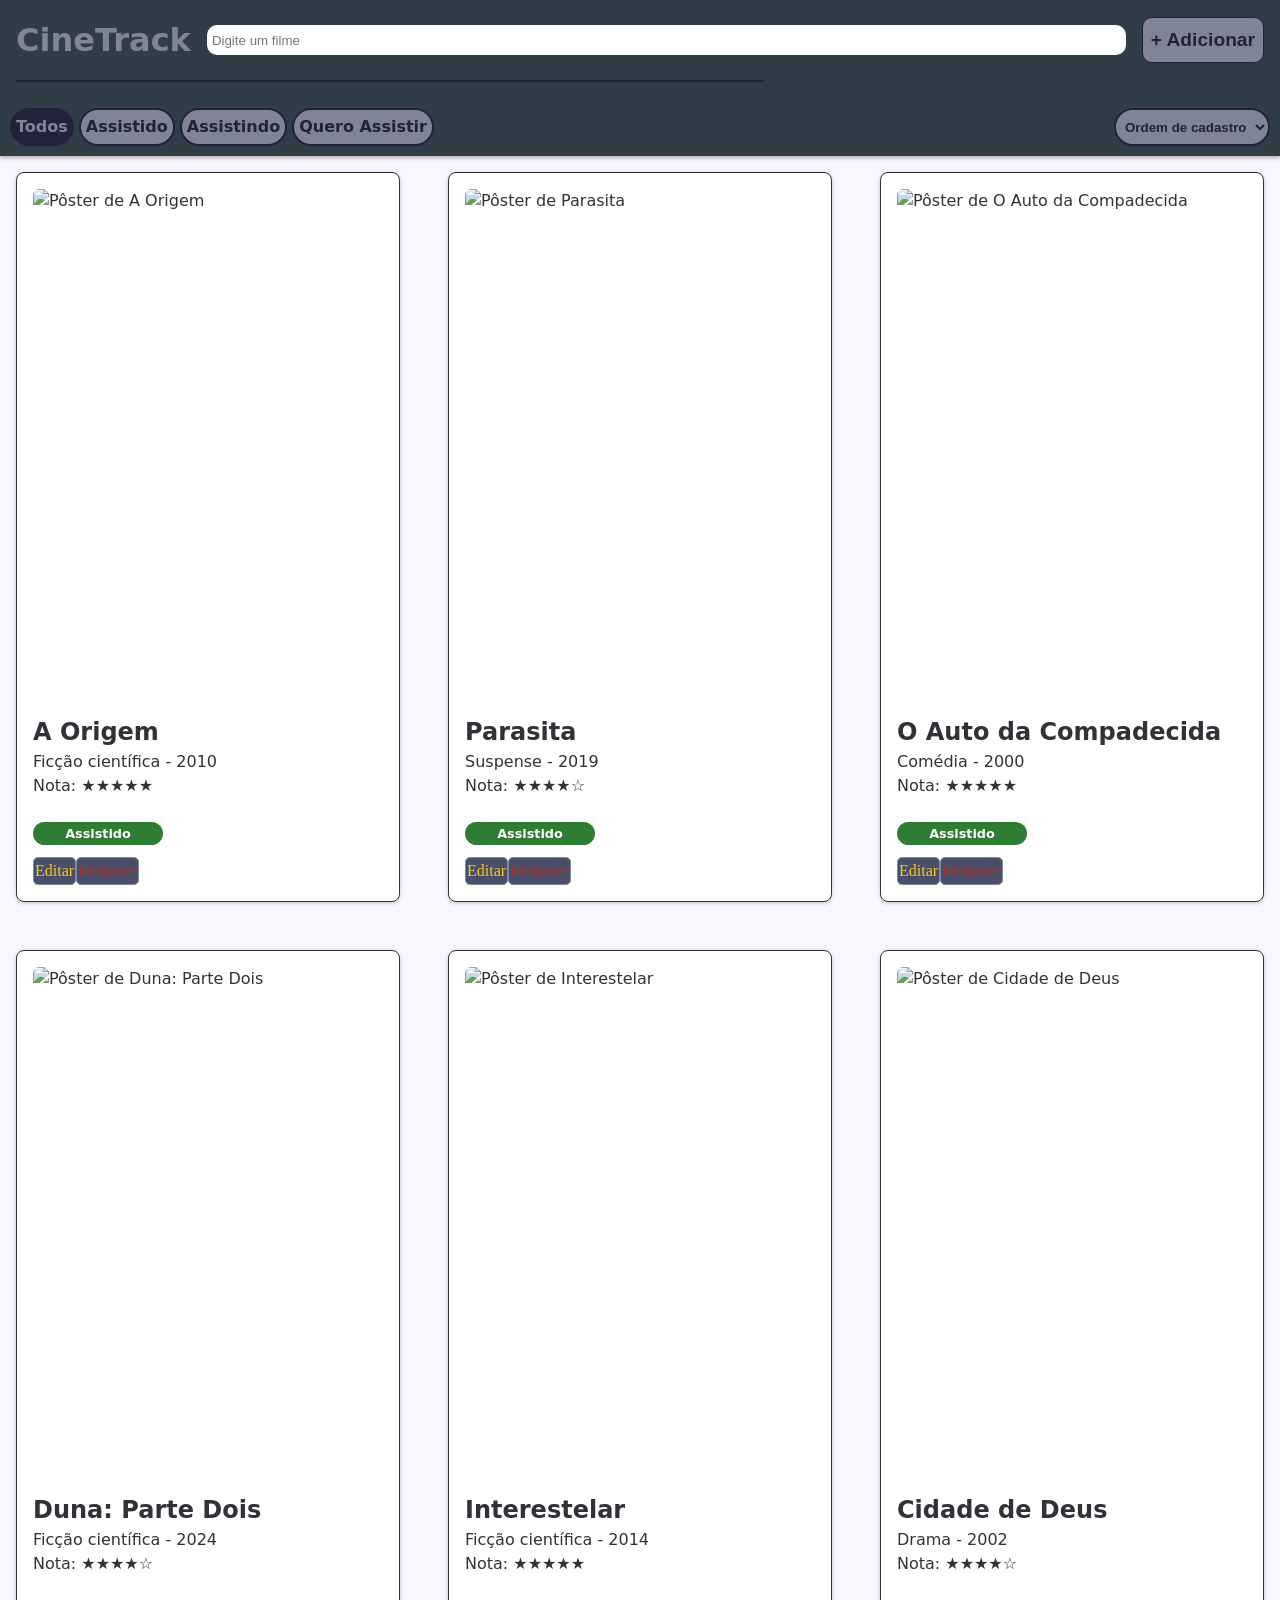
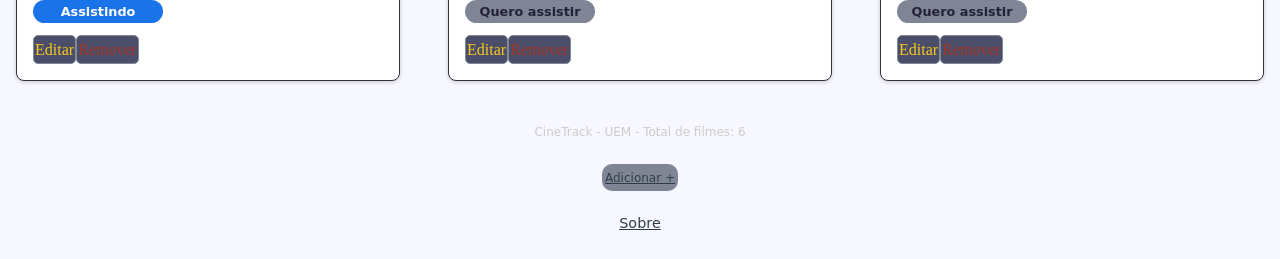
==== commit 01c97be8: "feat: ordenacao" ====
--- a/parte1/index.html
+++ b/parte1/index.html
@@ -26,6 +26,12 @@
         <button id="Assistido" data-status="assistido">Assistido</button>
         <button id="Assistindo" data-status="assistindo">Assistindo</button>
         <button id="Quero" data-status="quero">Quero Assistir</button>
+        <select id="ordenar" aria-label="Ordenar filmes">
+            <option value="padrao">Ordem de cadastro</option>
+            <option value="titulo">Título</option>
+            <option value="ano">Ano</option>
+            <option value="nota">Nota</option>
+        </select>
     </nav>
 
 <main class="corpo-principal">
--- a/parte1/style.css
+++ b/parte1/style.css
@@ -112,6 +112,15 @@
     background-color: var(--cor-escura);
     color: var(--cor-clara-fundo);
 }
+nav select{
+    margin-left: auto;
+    padding: 5px;
+    border-radius: 30px;
+    color: var(--cor-escura);
+    background-color: var(--cor-clara);
+    border: 2px solid var(--cor-escura);
+    font-weight: bold;
+}
 .ativo{
     background-color: var(--cor-escura);
     color: var(--cor-clara);
